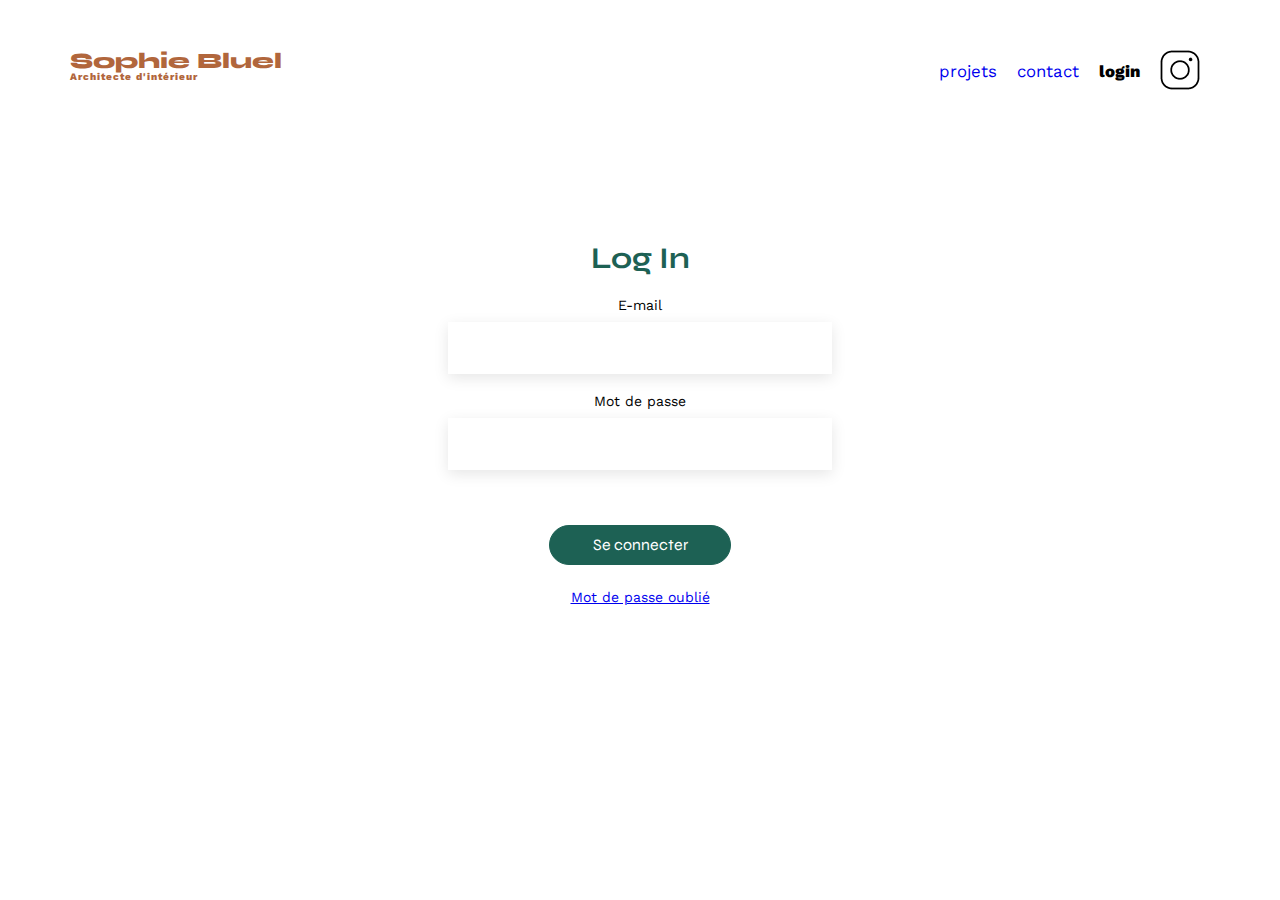
==== login.html @ abda1cc5 "page login ok" ====
<!DOCTYPE html>
    <html lang="fr">
    <head>
        <meta charset="UTF-8">
        <meta name="viewport" content="width=device-width, initial-scale=1.0">
        <title>Sophie Bluel - Architecte d'intérieur</title>
        <link rel="preconnect" href="https://fonts.googleapis.com">
	    <link rel="preconnect" href="https://fonts.gstatic.com" crossorigin>
	    <link href="https://fonts.googleapis.com/css2?family=Syne:wght@700;800&family=Work+Sans&display=swap" rel="stylesheet">
	    <meta name="description" content="">
	    <link rel="stylesheet" href="./assets/style.css">
    </head>
    <body>
        <header>
            <h1>Sophie Bluel <span>Architecte d'intérieur</span></h1>
	        <nav>
		        <ul>
			        <li>
                        <a class = "lien-nav" href = "index.html">projets</a>
                    </li>
			        <li>
                        <a class = "lien-nav" href = "index.html">contact</a>
                    </li>
			        <li class = "lienLogin">login</li>
			        <li><img src="./assets/icons/instagram.png" alt="Instagram"></li>
		        </ul>
            </nav>
        </header>
        <main class="login">
            <h2>Log In</h2>
            <form>
                <label for = "email">E-mail</label>
                <input type = "email" name = "email" id="email"/>
                <label for = "password">Mot de passe</label>
                <input type = "password" name ="password" id = "password"/>
                <div class = "validation btn selected"> 
                    Se connecter
                </div>
                <a href="#">Mot de passe oublié</a>
            </form>

        </main>
    </body>
    </html>
---- assets/style.css ----
/* http://meyerweb.com/eric/tools/css/reset/
   v2.0 | 20110126
   License: none (public domain)
*/

html, body, div, span, applet, object, iframe,
h1, h2, h3, h4, h5, h6, p, blockquote, pre,
a, abbr, acronym, address, big, cite, code,
del, dfn, em, img, ins, kbd, q, s, samp,
small, strike, strong, sub, sup, tt, var,
b, u, i, center,
dl, dt, dd, ol, ul, li,
fieldset, form, label, legend,
table, caption, tbody, tfoot, thead, tr, th, td,
article, aside, canvas, details, embed,
figure, figcaption, footer, header, hgroup,
menu, nav, output, ruby, section, summary,
time, mark, audio, video {
	margin: 0;
	padding: 0;
	border: 0;
	font-size: 100%;
	font: inherit;
	vertical-align: baseline;
}
/* HTML5 display-role reset for older browsers */
article, aside, details, figcaption, figure,
footer, header, hgroup, menu, nav, section {
	display: block;
}
body {
	line-height: 1;
}
ol, ul {
	list-style: none;
}
blockquote, q {
	quotes: none;
}
blockquote:before, blockquote:after,
q:before, q:after {
	content: '';
	content: none;
}
table {
	border-collapse: collapse;
	border-spacing: 0;
}
/** end reset css**/
body {
	max-width: 1140px;
	margin:auto;
	font-family: 'Work Sans' ;
	font-size: 14px;
}
header {
	display: flex;
	justify-content: space-between;
	margin: 50px 0
}
section {
	margin: 50px 0
}

h1{
	display: flex;
	flex-direction: column;
	font-family: 'Syne';
	font-size: 22px;
	font-weight: 800;
	color: #B1663C
}

h1 > span {
	font-family: 'Work Sans';
	font-size:10px;
	letter-spacing: 0.1em;
;
}

h2{
	font-family: 'Syne';
	font-weight: 700;
	font-size: 30px;
	color: #1D6154
}
nav ul {
	display: flex;
	align-items: center;
	list-style-type: none;

}
nav li {
	padding: 0 10px;
	font-size: 1.2em;
}

li:hover {
	color: #B1663C;
}
#introduction {
	display: flex;
	align-items: center;
}
#introduction figure {
	flex: 1
}
#introduction img {
	display: block;
	margin: auto;
	width: 80%;
}

#introduction article {
	flex: 1
}
#introduction h2 {
	margin-bottom: 1em;
}

#introduction p {
	margin-bottom: 0.5em;
}
#portfolio h2 {
	text-align: center;
	margin-bottom: 1em;
}
.gallery {
	width: 100%;
	display: grid;
	grid-template-columns: 1fr 1fr 1fr;
	grid-column-gap: 20px;
	grid-row-gap: 20px;
}

.gallery img {
	width: 100%;

}
#contact {
	width: 50%;
margin: auto;
}
#contact > * {
	text-align: center;

}
#contact h2{
	margin-bottom: 20px;
}
#contact form {
	text-align: left;
	margin-top:30px;
	display: flex;
	flex-direction: column;
}

#contact input {
	height: 50px;
	font-size: 1.2em;
	border: none;
	box-shadow: 0px 4px 14px rgba(0, 0, 0, 0.09);
}
#contact label {
	margin: 2em 0 1em 0;
}
#contact textarea {
	border: none;
	box-shadow: 0px 4px 14px rgba(0, 0, 0, 0.09);
}

input[type="submit"]{
	font-family: 'Syne';
	font-weight: 700;
	color: white;
	background-color: #1D6154;
	margin : 2em auto ;
	width: 180px;
	text-align: center;
	border-radius: 60px ;
}

footer nav ul {
	display: flex;
	justify-content: flex-end;
	margin: 2em
}

/* boutons */
.boutons{
	display:flex;
	justify-content: center;
	gap:10px;
	margin-bottom: 30px;
}

.btn {
	font-family: 'syne', sans serif;
	font-style: normal;
	font-size: 16px;
	border-radius: 60px;
	color:#1D6154;
	border:1px solid #1D6154;
	background: #fff;
	align-items: center;

}

.selected{
	background: #1D6154;
	color:#fff;
}

.lien-nav {
	text-decoration: none;

}

.lienLogin {
	text-decoration: none;
	font-weight: 800;
	color: black;
}

.login h2 {
	text-align: center;
	margin-bottom: 25px;
	margin-top: 150px;
}

form {
	display :flex;
	flex-direction: column;
	justify-content: center;
	align-items: center;
}

label{
	display: flex;
	align-items: center;

}

input {
	width: 380px;
	height: 50px;
	box-shadow: 0px 4px 14px rgba(0, 0, 0, 0.1);
	border: none;
	margin-top: 10px;
	margin-bottom: 20px;
}

form div {
	display: flex;
	flex-direction: column;
}

form a {
	text-align: center;
	margin-bottom: 100px;

}

.validation {
	display: flex;
	width: 180px;
	height: 38px;
	margin: 35px auto 25px auto;
	justify-content: center;
}
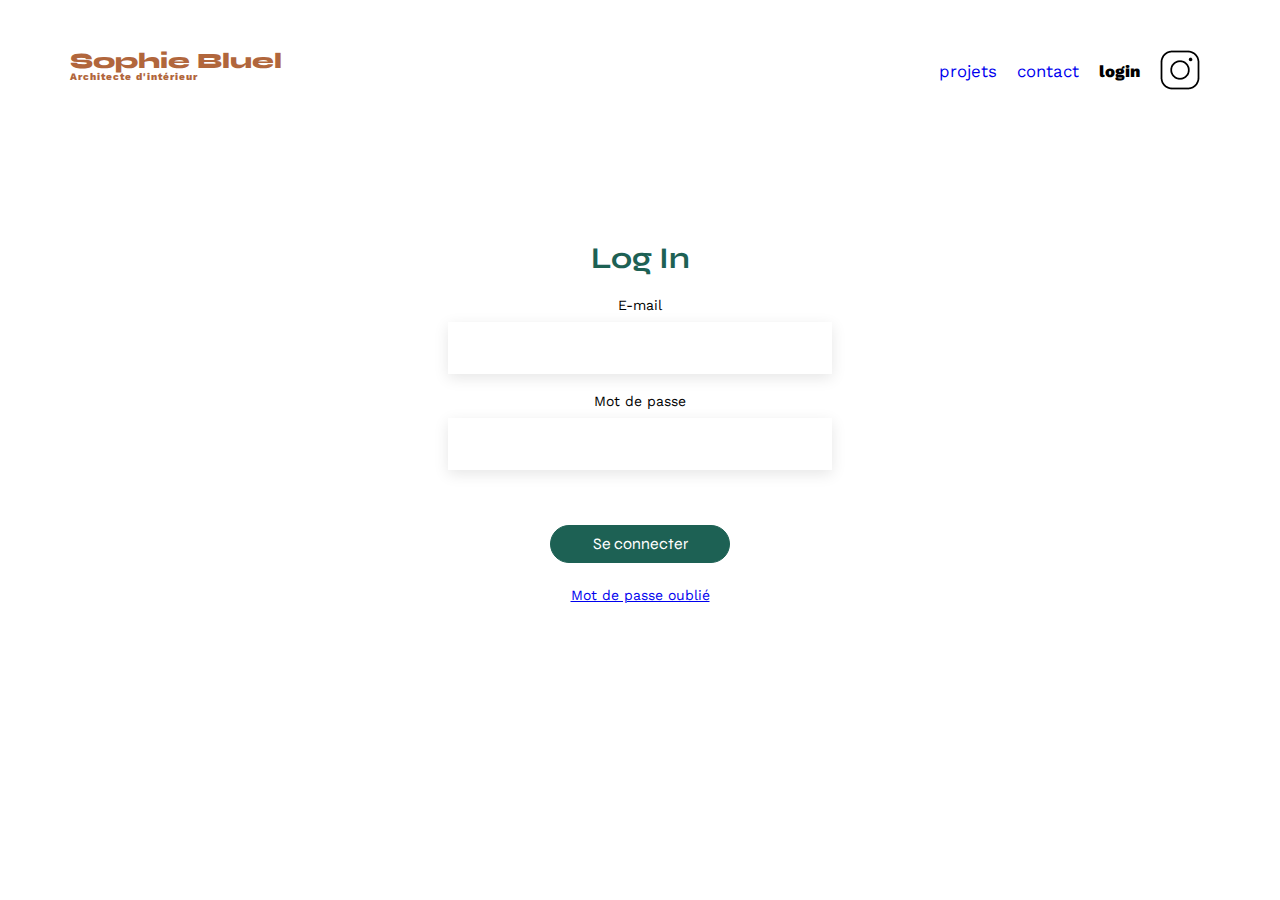
==== commit 6b7e9add: "avancé sur le js de la page login" ====
--- a/login.html
+++ b/login.html
@@ -1,44 +1,47 @@
-    <!DOCTYPE html>
-    <html lang="fr">
-    <head>
-        <meta charset="UTF-8">
-        <meta name="viewport" content="width=device-width, initial-scale=1.0">
-        <title>Sophie Bluel - Architecte d'intérieur</title>
-        <link rel="preconnect" href="https://fonts.googleapis.com">
-	    <link rel="preconnect" href="https://fonts.gstatic.com" crossorigin>
-	    <link href="https://fonts.googleapis.com/css2?family=Syne:wght@700;800&family=Work+Sans&display=swap" rel="stylesheet">
-	    <meta name="description" content="">
-	    <link rel="stylesheet" href="./assets/style.css">
-    </head>
-    <body>
-        <header>
-            <h1>Sophie Bluel <span>Architecte d'intérieur</span></h1>
-	        <nav>
-		        <ul>
-			        <li>
-                        <a class = "lien-nav" href = "index.html">projets</a>
-                    </li>
-			        <li>
-                        <a class = "lien-nav" href = "index.html">contact</a>
-                    </li>
-			        <li class = "lienLogin">login</li>
-			        <li><img src="./assets/icons/instagram.png" alt="Instagram"></li>
-		        </ul>
-            </nav>
-        </header>
-        <main class="login">
-            <h2>Log In</h2>
-            <form>
-                <label for = "email">E-mail</label>
-                <input type = "email" name = "email" id="email"/>
-                <label for = "password">Mot de passe</label>
-                <input type = "password" name ="password" id = "password"/>
-                <div class = "validation btn selected"> 
-                    Se connecter
-                </div>
-                <a href="#">Mot de passe oublié</a>
-            </form>
-
-        </main>
-    </body>
-    </html>+<!DOCTYPE html>
+<html lang="fr">
+  <head>
+    <meta charset="UTF-8" />
+    <meta name="viewport" content="width=device-width, initial-scale=1.0" />
+    <title>Sophie Bluel - Architecte d'intérieur</title>
+    <link rel="preconnect" href="https://fonts.googleapis.com" />
+    <link rel="preconnect" href="https://fonts.gstatic.com" crossorigin />
+    <link
+      href="https://fonts.googleapis.com/css2?family=Syne:wght@700;800&family=Work+Sans&display=swap"
+      rel="stylesheet"
+    />
+    <meta name="description" content="" />
+    <link rel="stylesheet" href="./assets/style.css" />
+  </head>
+  <body>
+    <header>
+      <h1>Sophie Bluel <span>Architecte d'intérieur</span></h1>
+      <nav>
+        <ul>
+          <li>
+            <a class="lien-nav" href="index.html">projets</a>
+          </li>
+          <li>
+            <a class="lien-nav" href="index.html">contact</a>
+          </li>
+          <li class="lienLogin">login</li>
+          <li><img src="./assets/icons/instagram.png" alt="Instagram" /></li>
+        </ul>
+      </nav>
+    </header>
+    <main class="login">
+      <h2>Log In</h2>
+      <form>
+        <label for="email">E-mail</label>
+        <input type="email" name="email" id="email" />
+        <label for="password">Mot de passe</label>
+        <input type="password" name="password" id="password" />
+        <!-- <div class="validation btn selected">Se connecter</div> -->
+        <button type="submit" class="validation btn selected">
+          Se connecter
+        </button>
+        <a href="#">Mot de passe oublié</a>
+      </form>
+    </main>
+  </body>
+</html>
--- a/assets/style.css
+++ b/assets/style.css
@@ -3,268 +3,352 @@
    License: none (public domain)
 */
 
-html, body, div, span, applet, object, iframe,
-h1, h2, h3, h4, h5, h6, p, blockquote, pre,
-a, abbr, acronym, address, big, cite, code,
-del, dfn, em, img, ins, kbd, q, s, samp,
-small, strike, strong, sub, sup, tt, var,
-b, u, i, center,
-dl, dt, dd, ol, ul, li,
-fieldset, form, label, legend,
-table, caption, tbody, tfoot, thead, tr, th, td,
-article, aside, canvas, details, embed,
-figure, figcaption, footer, header, hgroup,
-menu, nav, output, ruby, section, summary,
-time, mark, audio, video {
-	margin: 0;
-	padding: 0;
-	border: 0;
-	font-size: 100%;
-	font: inherit;
-	vertical-align: baseline;
+html,
+body,
+div,
+span,
+applet,
+object,
+iframe,
+h1,
+h2,
+h3,
+h4,
+h5,
+h6,
+p,
+blockquote,
+pre,
+a,
+abbr,
+acronym,
+address,
+big,
+cite,
+code,
+del,
+dfn,
+em,
+img,
+ins,
+kbd,
+q,
+s,
+samp,
+small,
+strike,
+strong,
+sub,
+sup,
+tt,
+var,
+b,
+u,
+i,
+center,
+dl,
+dt,
+dd,
+ol,
+ul,
+li,
+fieldset,
+form,
+label,
+legend,
+table,
+caption,
+tbody,
+tfoot,
+thead,
+tr,
+th,
+td,
+article,
+aside,
+canvas,
+details,
+embed,
+figure,
+figcaption,
+footer,
+header,
+hgroup,
+menu,
+nav,
+output,
+ruby,
+section,
+summary,
+time,
+mark,
+audio,
+video {
+  margin: 0;
+  padding: 0;
+  border: 0;
+  font-size: 100%;
+  font: inherit;
+  vertical-align: baseline;
 }
 /* HTML5 display-role reset for older browsers */
-article, aside, details, figcaption, figure,
-footer, header, hgroup, menu, nav, section {
-	display: block;
+article,
+aside,
+details,
+figcaption,
+figure,
+footer,
+header,
+hgroup,
+menu,
+nav,
+section {
+  display: block;
 }
 body {
-	line-height: 1;
-}
-ol, ul {
-	list-style: none;
-}
-blockquote, q {
-	quotes: none;
-}
-blockquote:before, blockquote:after,
-q:before, q:after {
-	content: '';
-	content: none;
+  line-height: 1;
+}
+ol,
+ul {
+  list-style: none;
+}
+blockquote,
+q {
+  quotes: none;
+}
+blockquote:before,
+blockquote:after,
+q:before,
+q:after {
+  content: "";
+  content: none;
 }
 table {
-	border-collapse: collapse;
-	border-spacing: 0;
+  border-collapse: collapse;
+  border-spacing: 0;
 }
 /** end reset css**/
 body {
-	max-width: 1140px;
-	margin:auto;
-	font-family: 'Work Sans' ;
-	font-size: 14px;
+  max-width: 1140px;
+  margin: auto;
+  font-family: "Work Sans";
+  font-size: 14px;
 }
 header {
-	display: flex;
-	justify-content: space-between;
-	margin: 50px 0
+  display: flex;
+  justify-content: space-between;
+  margin: 50px 0;
 }
 section {
-	margin: 50px 0
-}
-
-h1{
-	display: flex;
-	flex-direction: column;
-	font-family: 'Syne';
-	font-size: 22px;
-	font-weight: 800;
-	color: #B1663C
+  margin: 50px 0;
+}
+
+h1 {
+  display: flex;
+  flex-direction: column;
+  font-family: "Syne";
+  font-size: 22px;
+  font-weight: 800;
+  color: #b1663c;
 }
 
 h1 > span {
-	font-family: 'Work Sans';
-	font-size:10px;
-	letter-spacing: 0.1em;
-;
-}
-
-h2{
-	font-family: 'Syne';
-	font-weight: 700;
-	font-size: 30px;
-	color: #1D6154
+  font-family: "Work Sans";
+  font-size: 10px;
+  letter-spacing: 0.1em;
+}
+
+h2 {
+  font-family: "Syne";
+  font-weight: 700;
+  font-size: 30px;
+  color: #1d6154;
 }
 nav ul {
-	display: flex;
-	align-items: center;
-	list-style-type: none;
-
+  display: flex;
+  align-items: center;
+  list-style-type: none;
 }
 nav li {
-	padding: 0 10px;
-	font-size: 1.2em;
+  padding: 0 10px;
+  font-size: 1.2em;
+}
+
+nav a {
+  text-decoration: none;
 }
 
 li:hover {
-	color: #B1663C;
+  color: #b1663c;
 }
 #introduction {
-	display: flex;
-	align-items: center;
+  display: flex;
+  align-items: center;
 }
 #introduction figure {
-	flex: 1
+  flex: 1;
 }
 #introduction img {
-	display: block;
-	margin: auto;
-	width: 80%;
+  display: block;
+  margin: auto;
+  width: 80%;
 }
 
 #introduction article {
-	flex: 1
+  flex: 1;
 }
 #introduction h2 {
-	margin-bottom: 1em;
+  margin-bottom: 1em;
 }
 
 #introduction p {
-	margin-bottom: 0.5em;
+  margin-bottom: 0.5em;
 }
 #portfolio h2 {
-	text-align: center;
-	margin-bottom: 1em;
+  text-align: center;
+  margin-bottom: 1em;
 }
 .gallery {
-	width: 100%;
-	display: grid;
-	grid-template-columns: 1fr 1fr 1fr;
-	grid-column-gap: 20px;
-	grid-row-gap: 20px;
+  width: 100%;
+  display: grid;
+  grid-template-columns: 1fr 1fr 1fr;
+  grid-column-gap: 20px;
+  grid-row-gap: 20px;
 }
 
 .gallery img {
-	width: 100%;
-
+  width: 100%;
 }
 #contact {
-	width: 50%;
-margin: auto;
+  width: 50%;
+  margin: auto;
 }
 #contact > * {
-	text-align: center;
-
-}
-#contact h2{
-	margin-bottom: 20px;
+  text-align: center;
+}
+#contact h2 {
+  margin-bottom: 20px;
 }
 #contact form {
-	text-align: left;
-	margin-top:30px;
-	display: flex;
-	flex-direction: column;
+  text-align: left;
+  margin-top: 30px;
+  display: flex;
+  flex-direction: column;
 }
 
 #contact input {
-	height: 50px;
-	font-size: 1.2em;
-	border: none;
-	box-shadow: 0px 4px 14px rgba(0, 0, 0, 0.09);
+  height: 50px;
+  font-size: 1.2em;
+  border: none;
+  box-shadow: 0px 4px 14px rgba(0, 0, 0, 0.09);
 }
 #contact label {
-	margin: 2em 0 1em 0;
+  margin: 2em 0 1em 0;
 }
 #contact textarea {
-	border: none;
-	box-shadow: 0px 4px 14px rgba(0, 0, 0, 0.09);
-}
-
-input[type="submit"]{
-	font-family: 'Syne';
-	font-weight: 700;
-	color: white;
-	background-color: #1D6154;
-	margin : 2em auto ;
-	width: 180px;
-	text-align: center;
-	border-radius: 60px ;
+  border: none;
+  box-shadow: 0px 4px 14px rgba(0, 0, 0, 0.09);
+}
+
+input[type="submit"] {
+  font-family: "Syne";
+  font-weight: 700;
+  color: white;
+  background-color: #1d6154;
+  margin: 2em auto;
+  width: 180px;
+  text-align: center;
+  border-radius: 60px;
 }
 
 footer nav ul {
-	display: flex;
-	justify-content: flex-end;
-	margin: 2em
+  display: flex;
+  justify-content: flex-end;
+  margin: 2em;
 }
 
 /* boutons */
-.boutons{
-	display:flex;
-	justify-content: center;
-	gap:10px;
-	margin-bottom: 30px;
+.filtre {
+  display: flex;
+  justify-content: center;
+  gap: 10px;
+  margin-bottom: 30px;
 }
 
 .btn {
-	font-family: 'syne', sans serif;
-	font-style: normal;
-	font-size: 16px;
-	border-radius: 60px;
-	color:#1D6154;
-	border:1px solid #1D6154;
-	background: #fff;
-	align-items: center;
-
-}
-
-.selected{
-	background: #1D6154;
-	color:#fff;
+  display: flex;
+  font-family: "syne", sans serif;
+  font-style: normal;
+  font-size: 16px;
+  border-radius: 60px;
+  color: #1d6154;
+  border: 1px solid #1d6154;
+  background: #fff;
+  align-items: center;
+  height: 30px;
+  min-width: 100px;
+  cursor: pointer;
+  justify-content: center;
+  padding: 0 15px;
+}
+
+.selected {
+  background: #1d6154;
+  color: #fff;
 }
 
 .lien-nav {
-	text-decoration: none;
-
+  text-decoration: none;
 }
 
 .lienLogin {
-	text-decoration: none;
-	font-weight: 800;
-	color: black;
+  text-decoration: none;
+  font-weight: 800;
+  color: black;
 }
 
 .login h2 {
-	text-align: center;
-	margin-bottom: 25px;
-	margin-top: 150px;
-}
-
-form {
-	display :flex;
-	flex-direction: column;
-	justify-content: center;
-	align-items: center;
-}
-
-label{
-	display: flex;
-	align-items: center;
-
+  text-align: center;
+  margin-bottom: 25px;
+  margin-top: 150px;
+}
+
+.login form {
+  display: flex;
+  flex-direction: column;
+  justify-content: center;
+  align-items: center;
+}
+
+label {
+  display: flex;
+  align-items: center;
 }
 
 input {
-	width: 380px;
-	height: 50px;
-	box-shadow: 0px 4px 14px rgba(0, 0, 0, 0.1);
-	border: none;
-	margin-top: 10px;
-	margin-bottom: 20px;
+  width: 380px;
+  height: 50px;
+  box-shadow: 0px 4px 14px rgba(0, 0, 0, 0.1);
+  border: none;
+  margin-top: 10px;
+  margin-bottom: 20px;
+  outline: none;
 }
 
 form div {
-	display: flex;
-	flex-direction: column;
+  display: flex;
+  flex-direction: column;
 }
 
 form a {
-	text-align: center;
-	margin-bottom: 100px;
-
+  text-align: center;
+  margin-bottom: 100px;
 }
 
 .validation {
-	display: flex;
-	width: 180px;
-	height: 38px;
-	margin: 35px auto 25px auto;
-	justify-content: center;
-}+  display: flex;
+  width: 180px;
+  height: 38px;
+  margin: 35px auto 25px auto;
+  justify-content: center;
+}
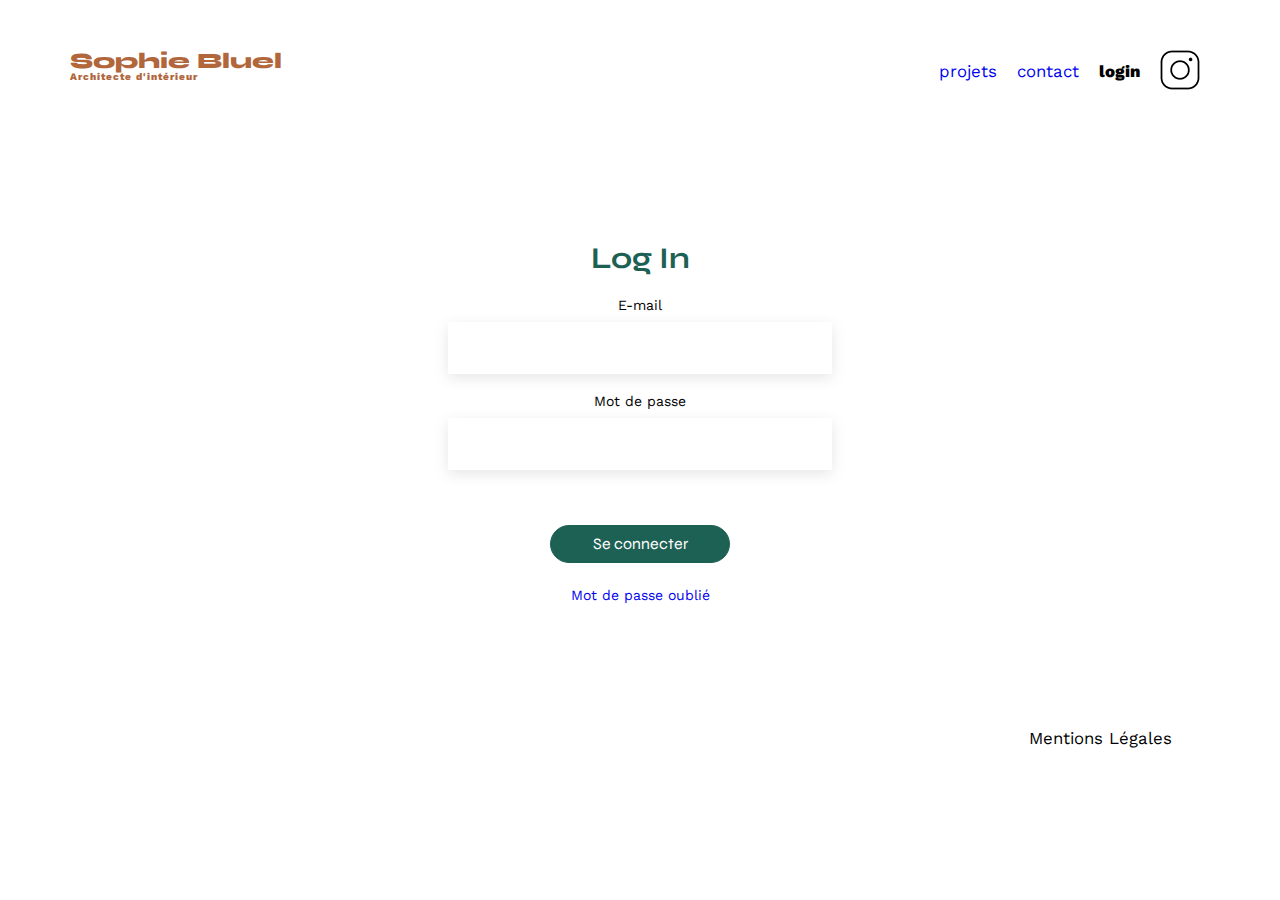
==== commit 50663c12: "boutons filtrés terminés" ====
--- a/login.html
+++ b/login.html
@@ -36,6 +36,7 @@
         <input type="email" name="email" id="email" />
         <label for="password">Mot de passe</label>
         <input type="password" name="password" id="password" />
+        <p class="error"></p>
         <!-- <div class="validation btn selected">Se connecter</div> -->
         <button type="submit" class="validation btn selected">
           Se connecter
@@ -43,5 +44,15 @@
         <a href="#">Mot de passe oublié</a>
       </form>
     </main>
+    <footer>
+      <nav>
+          <ul>
+              <li>Mentions Légales</li>
+          </ul>
+      </nav>
+  </footer>
+  <script src="./login.js"></script>
+</body>
+  
   </body>
 </html>
--- a/assets/style.css
+++ b/assets/style.css
@@ -341,6 +341,7 @@
 }
 
 form a {
+  text-decoration: none;
   text-align: center;
   margin-bottom: 100px;
 }
@@ -352,3 +353,7 @@
   margin: 35px auto 25px auto;
   justify-content: center;
 }
+
+.error {
+  color: red;
+}
